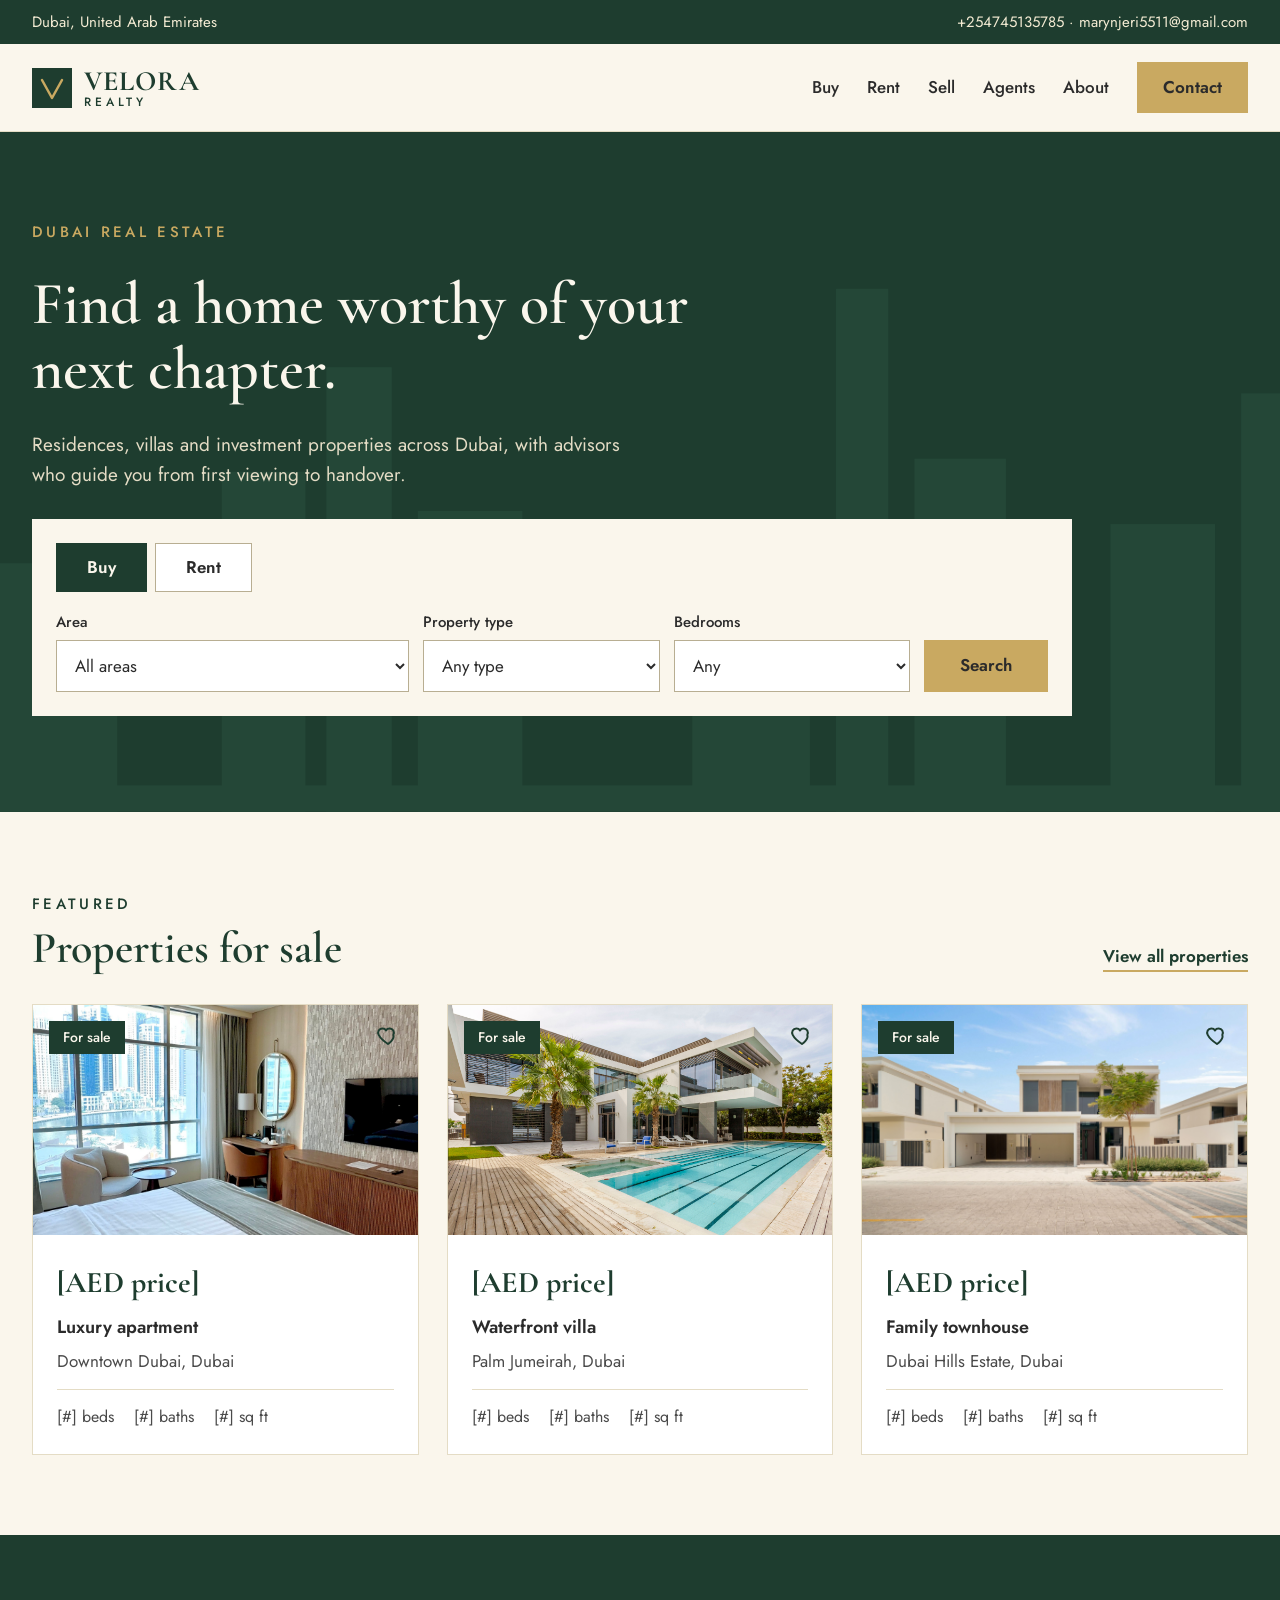
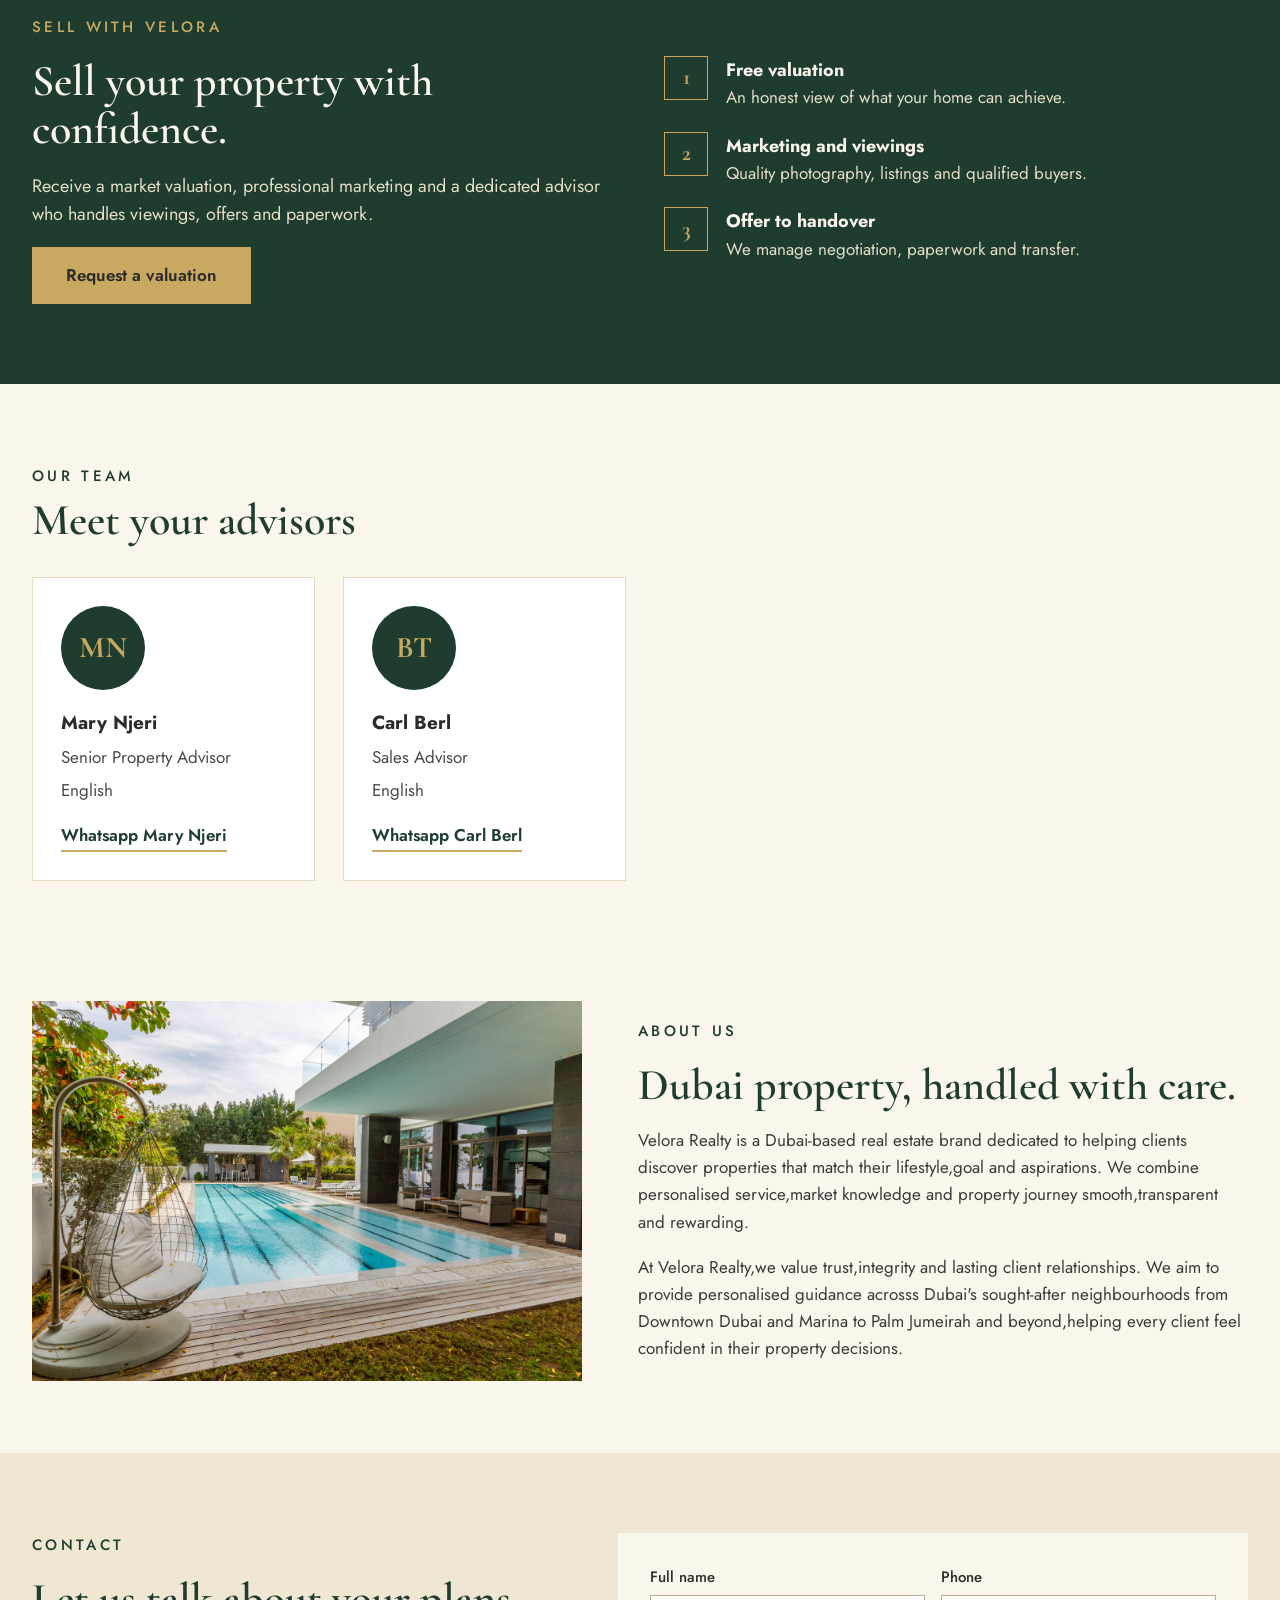
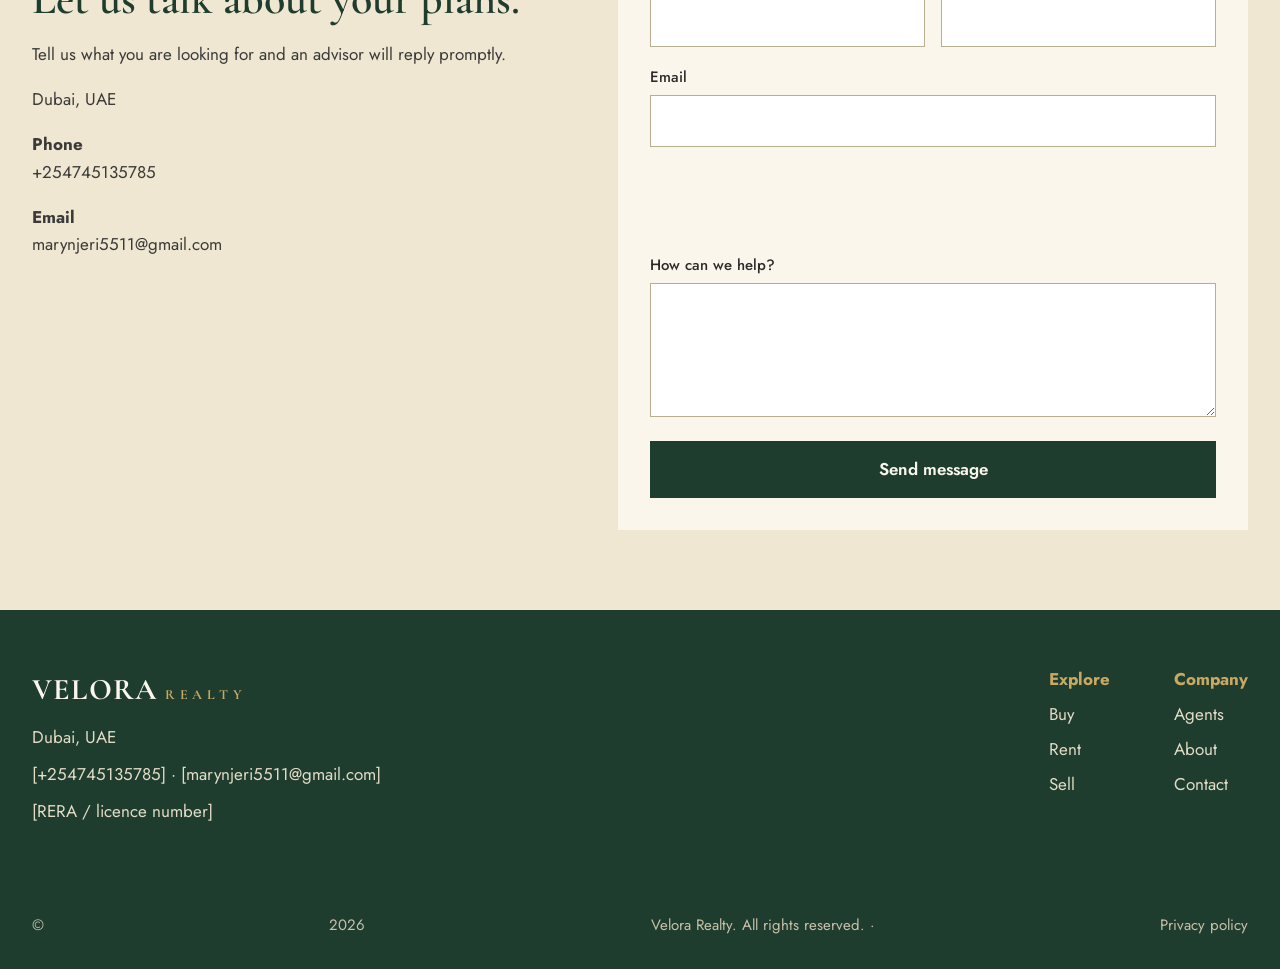
==== index.html @ ae50ae8c "Add Velora Realty Website" ====
<!doctype html>
<html lang="en">
<head>
<meta charset="utf-8">
<meta name="viewport" content="width=device-width, initial-scale=1">
<title>Velora Realty | Dubai Real Estate</title>
<meta name="description" content="Velora Realty helps you buy, rent and sell apartments, villas and townhouses in Dubai, with dedicated local advisors from first viewing to handover.">
<meta name="theme-color" content="#1E3D2F">
<meta property="og:type" content="website">
<meta property="og:title" content="Velora Realty | Dubai Real Estate">
<meta property="og:description" content="Buy, rent and sell property in Dubai with dedicated local advisors.">
<meta property="og:image" content="images/og-image.jpg">
<link rel="icon" href="images/dubai-villa.jpg">
<link rel="preconnect" href="https://fonts.googleapis.com">
<link href="https://fonts.googleapis.com/css2?family=Cormorant+Garamond:wght@500;600;700&family=Jost:wght@400;500;600&display=swap" rel="stylesheet">
<link rel="stylesheet" href="style.css">
</head>
<body>
<a href="#main" class="skip">Skip to content</a>

<div class="topbar">
  <div class="container">
    <span>Dubai, United Arab Emirates</span>
    <span>+254745135785 &middot; marynjeri5511@gmail.com</span>
  </div>
</div>

<header class="nav">
  <div class="container">
    <a href="#top" class="logo">
      <svg width="40" height="40" viewBox="0 0 40 40" aria-hidden="true"><rect width="40" height="40" fill="#1E3D2F"/><path d="M10 12 20 30 30 12" fill="none" stroke="#C9A961" stroke-width="2.5" stroke-linejoin="round" stroke-linecap="round"/></svg>
      <span class="logo-text"><b>VELORA</b><span>REALTY</span></span>
    </a>
    <nav aria-label="Main">
      <a href="#listings" data-mode="buy">Buy</a>
      <a href="#listings" data-mode="rent">Rent</a>
      <a href="#sell">Sell</a>
      <a href="#agents">Agents</a>
      <a href="#about">About</a>
      <a href="#contact" class="cta">Contact</a>
    </nav>
  </div>
</header>

<main id="main">
  <section id="top" class="hero">
    <svg class="hero-art" viewBox="0 0 1440 520" preserveAspectRatio="xMidYMax slice" aria-hidden="true">
      <g fill="#2A5240">
        <rect x="60" y="300" width="70" height="220"/><rect x="150" y="240" width="60" height="280"/><rect x="230" y="330" width="90" height="190"/>
        <rect x="400" y="260" width="64" height="260"/><rect x="480" y="180" width="50" height="340"/><rect x="550" y="290" width="80" height="230"/>
        <rect x="760" y="320" width="90" height="200"/><rect x="870" y="120" width="40" height="400"/><rect x="930" y="250" width="70" height="270"/>
        <rect x="1080" y="300" width="80" height="220"/><rect x="1180" y="200" width="60" height="320"/><rect x="1260" y="320" width="100" height="200"/>
      </g>
      <rect x="0" y="500" width="1440" height="20" fill="#2A5240"/>
    </svg>
    <div class="container">
      <div class="eyebrow gold">Dubai real estate</div>
      <h1>Find a home worthy of your next chapter.</h1>
      <p>Residences, villas and investment properties across Dubai, with advisors who guide you from first viewing to handover.</p>

      <form class="search" onsubmit="event.preventDefault(); document.getElementById('listings').scrollIntoView();">
        <div class="tabs" role="group" aria-label="Search type">
          <button type="button" class="tab" data-mode="buy" aria-pressed="true">Buy</button>
          <button type="button" class="tab" data-mode="rent" aria-pressed="false">Rent</button>
        </div>
        <div class="fields">
          <div class="field wide">
            <label for="area">Area</label>
            <select id="area">
              <option>All areas</option><option>Downtown Dubai</option><option>Dubai Marina</option>
              <option>Palm Jumeirah</option><option>Business Bay</option><option>Dubai Hills Estate</option>
            </select>
          </div>
          <div class="field">
            <label for="ptype">Property type</label>
            <select id="ptype"><option>Any type</option><option>Apartment</option><option>Villa</option><option>Townhouse</option><option>Penthouse</option></select>
          </div>
          <div class="field">
            <label for="beds">Bedrooms</label>
            <select id="beds"><option>Any</option><option>Studio</option><option>1</option><option>2</option><option>3</option><option>4+</option></select>
          </div>
          <button type="submit" class="btn" style="height:52px;padding:0 36px">Search</button>
        </div>
      </form>
    </div>
  </section>

  <section id="listings" class="section">
    <div class="container">
      <div class="head">
        <div>
          <div class="eyebrow">Featured</div>
          <h2 id="listings-heading">Properties for sale</h2>
        </div>
        <a href="#contact" class="link">View all properties</a>
      </div>
      <div class="grid" id="listing-grid"></div>
    </div>
  </section>

  <section id="sell" class="sell">
    <div class="container">
      <div class="col">
        <div class="eyebrow gold">Sell with Velora</div>
        <h2>Sell your property with confidence.</h2>
        <p>Receive a market valuation, professional marketing and a dedicated advisor who handles viewings, offers and paperwork.</p>
        <div><a href="#contact" class="btn">Request a valuation</a></div>
      </div>
      <div class="col" style="gap:20px">
        <div class="step"><div class="num">1</div><div><b>Free valuation</b><span>An honest view of what your home can achieve.</span></div></div>
        <div class="step"><div class="num">2</div><div><b>Marketing and viewings</b><span>Quality photography, listings and qualified buyers.</span></div></div>
        <div class="step"><div class="num">3</div><div><b>Offer to handover</b><span>We manage negotiation, paperwork and transfer.</span></div></div>
      </div>
    </div>
  </section>

  <section id="agents" class="section">
    <div class="container">
      <div class="head">
        <div>
          <div class="eyebrow">Our team</div>
          <h2>Meet your advisors</h2>
        </div>
      </div>
      <div class="grid agents" id="agent-grid"></div>
    </div>
  </section>

  <section id="about">
    <div class="container about">
      <div class="about-img">
        <img
          src="images/dubai-villa.jpg" loading="lazy" onerror="this.style.display='none'"
          alt="apartments"
          style="width:100%; height:100%; object-fit:cover; display:block;"
        >
      </div>
      <div class="about-text">
        <div class="eyebrow">About us</div>
        <h2>Dubai property, handled with care.</h2>
        <p>Velora Realty is a Dubai-based real estate brand dedicated to helping clients discover properties that match their lifestyle,goal and aspirations. We combine personalised service,market knowledge and property journey smooth,transparent and rewarding.</p>
        <p>At Velora Realty,we value trust,integrity and lasting client relationships. We aim to provide personalised guidance acrosss Dubai's sought-after neighbourhoods from Downtown Dubai and Marina to Palm Jumeirah and beyond,helping every client feel confident in their property decisions.</p>
      </div>
    </div>
  </section>

  <section id="contact" class="contact">
    <div class="container">
      <div class="info">
        <div class="eyebrow">Contact</div>
        <h2>Let us talk about your plans.</h2>
        <p>Tell us what you are looking for and an advisor will reply promptly.</p>
        <p> Dubai, UAE</p>
        <p><strong>Phone</strong><br>+254745135785</p>
        <p><strong>Email</strong><br>marynjeri5511@gmail.com</p>
      </div>
      <form class="form" id="contact-form" novalidate>
        <div class="row">
          <div class="field"><label for="cname">Full name</label><input id="cname" name="name" type="text" required autocomplete="name"></div>
          <div class="field"><label for="cphone">Phone</label><input id="cphone" name="phone" type="tel" autocomplete="tel"></div>
        </div>
        <div class="field"><label for="cemail">Email</label><input id="cemail" name="email" type="email" required autocomplete="email"></div>
        <div class="field"><label for="cmsg">How can we help?</label><textarea id="cmsg" name="message" rows="4"></textarea></div>
        <button type="submit" class="btn dark">Send message</button>
        <p class="thanks" id="thanks" role="status" hidden></p>
      </form>
    </div>
  </section>
</main>

<footer>
  <div class="container">
    <div class="brand">
      <b>VELORA <small>REALTY</small></b>
      <div> Dubai, UAE</div>
      <div>[+254745135785] &middot; [marynjeri5511@gmail.com]</div>
      <div>[RERA / licence number]</div>
    </div>
    <div class="cols">
      <div class="col"><h3>Explore</h3><a href="#listings" data-mode="buy">Buy</a><a href="#listings" data-mode="rent">Rent</a><a href="#sell">Sell</a></div>
      <div class="col"><h3>Company</h3><a href="#agents">Agents</a><a href="#about">About</a><a href="#contact">Contact</a></div>
    </div>
  </div>
  <div class="container legal">&copy; <span id="year"></span> Velora Realty. All rights reserved. &middot; <a href="privacy.html">Privacy policy</a></div>
</footer>

<script src="script.js"></script>
</body>
</html>
---- style.css ----
:root{
  --green:#1E3D2F;
  --green-light:#2A5240;
  --ivory:#FAF6EC;
  --sand:#EFE7D1;
  --line:#E4DCC5;
  --charcoal:#2B2B2B;
  --gold:#C9A961;
  --muted:#4A4A4A;
}
*{box-sizing:border-box}
html{scroll-behavior:smooth}
body{margin:0;background:var(--ivory);color:var(--charcoal);font-family:'Jost',sans-serif;font-size:17px;line-height:1.6}
a{color:inherit;text-decoration:none}
a:hover{text-decoration:underline}
button,input,select,textarea{font:inherit}
.container{max-width:1280px;margin:0 auto;padding:0 32px}
h1,h2,.serif{font-family:'Cormorant Garamond',serif}
h2{margin:0;font-weight:600;font-size:44px;line-height:1.1;color:var(--green)}
.eyebrow{font-size:15px;font-weight:500;letter-spacing:.22em;text-transform:uppercase;color:var(--green)}
.eyebrow.gold{color:var(--gold)}
.btn{display:inline-block;border:0;cursor:pointer;font-weight:600;font-size:17px;padding:15px 34px;background:var(--gold);color:var(--charcoal)}
.btn.dark{background:var(--green);color:var(--ivory)}
.link{font-weight:600;color:var(--green);border-bottom:2px solid var(--gold)}

/* top bar + nav */
.topbar{background:var(--green);color:#F3EBD3;font-size:15px}
.topbar .container{display:flex;flex-wrap:wrap;justify-content:space-between;gap:8px;padding-top:10px;padding-bottom:10px}
.nav{border-bottom:1px solid var(--line)}
.nav .container{display:flex;flex-wrap:wrap;align-items:center;justify-content:space-between;gap:16px;padding-top:18px;padding-bottom:18px}
.logo{display:flex;align-items:center;gap:12px;color:var(--green)}
.logo-text{display:flex;flex-direction:column;line-height:1.1}
.logo-text b{font-family:'Cormorant Garamond',serif;font-size:28px;letter-spacing:.04em}
.logo-text span{font-size:12px;letter-spacing:.32em;font-weight:500}
.nav nav{display:flex;flex-wrap:wrap;align-items:center;gap:28px;font-weight:500}
.nav .cta{background:var(--gold);padding:12px 26px;font-weight:600}

/* hero */
.hero{position:relative;overflow:hidden;background:var(--green)}
.hero-art{position:absolute;inset:0;width:100%;height:100%;opacity:.5}
.hero .container{position:relative;display:flex;flex-direction:column;gap:28px;padding-top:88px;padding-bottom:96px}
.hero h1{margin:0;max-width:760px;font-weight:600;font-size:60px;line-height:1.08;color:var(--ivory)}
.hero p{margin:0;max-width:600px;font-size:19px;color:var(--line)}
.search{background:var(--ivory);padding:24px;display:flex;flex-direction:column;gap:18px;max-width:1040px}
.tabs{display:flex;gap:8px}
.tab{min-height:44px;padding:10px 30px;border:1px solid #B8AE92;background:#fff;color:var(--charcoal);font-weight:600;cursor:pointer}
.tab[aria-pressed="true"]{background:var(--green);color:var(--ivory);border-color:var(--green)}
.fields{display:flex;flex-wrap:wrap;gap:14px;align-items:flex-end}
.field{display:flex;flex-direction:column;gap:6px;flex:1 1 170px}
.field.wide{flex:2 1 220px}
.field label{font-size:15px;font-weight:500}
.field input,.field select,.field textarea{width:100%;border:1px solid #B8AE92;background:#fff;color:var(--charcoal);padding:0 14px;height:52px}
.field textarea{height:auto;padding:12px 14px;resize:vertical}

/* listings */
.section{padding:80px 0 48px}
.head{display:flex;flex-wrap:wrap;align-items:flex-end;justify-content:space-between;gap:16px;margin-bottom:32px}
.head > div{display:flex;flex-direction:column;gap:8px}
.grid{display:grid;grid-template-columns:repeat(auto-fill,minmax(300px,1fr));gap:28px}
.card{background:#fff;border:1px solid var(--line);display:flex;flex-direction:column}
.card-img{position:relative;height:230px;overflow:hidden}
.card-img svg.sky{position:absolute;inset:0;width:100%;height:100%}
.badge{position:absolute;left:16px;top:16px;background:var(--green);color:var(--ivory);padding:5px 14px;font-size:14px;font-weight:500}
.save{position:absolute;right:8px;top:8px;width:44px;height:44px;border:0;background:transparent;cursor:pointer;display:flex;align-items:center;justify-content:center}
.save path{fill:none;stroke:var(--green);stroke-width:2;stroke-linejoin:round}
.save[aria-pressed="true"] path{fill:var(--gold)}
.card-body{padding:24px;display:flex;flex-direction:column;gap:6px}
.price{font-family:'Cormorant Garamond',serif;font-weight:700;font-size:30px;color:var(--green)}
.card-title{font-weight:600;font-size:18px}
.card-meta{display:flex;gap:20px;margin-top:8px;padding-top:14px;border-top:1px solid var(--line);color:var(--muted);font-size:16px}
.muted{color:var(--muted)}

/* sell */
.sell{background:var(--green);margin-top:32px}
.sell .container{display:flex;flex-wrap:wrap;align-items:center;gap:48px;padding-top:80px;padding-bottom:80px}
.sell .col{flex:1 1 380px;display:flex;flex-direction:column;gap:18px}
.sell h2{color:var(--ivory)}
.sell p{margin:0;color:var(--line);font-size:18px}
.step{display:flex;gap:18px;align-items:flex-start}
.step .num{flex:none;width:44px;height:44px;border:1px solid var(--gold);color:var(--gold);display:flex;align-items:center;justify-content:center;font-family:'Cormorant Garamond',serif;font-size:22px;font-weight:700}
.step b{display:block;color:var(--ivory);font-size:18px}
.step span{color:var(--line)}

/* agents */
.agent{background:#fff;border:1px solid var(--line);padding:28px;display:flex;flex-direction:column;align-items:flex-start;gap:6px}
.avatar{width:84px;height:84px;border-radius:50%;background:var(--green);color:var(--gold);display:flex;align-items:center;justify-content:center;font-family:'Cormorant Garamond',serif;font-weight:700;font-size:30px;margin-bottom:12px}
.agent b{font-size:19px}
.agent .link{margin-top:12px}
.grid.agents{grid-template-columns:repeat(auto-fill,minmax(250px,1fr))}

/* about */
.about{display:flex;flex-wrap:wrap;gap:56px;align-items:center;padding-top:72px;padding-bottom:72px}
.about-img{flex:1 1 380px;height:380px;background:var(--line);position:relative;overflow:hidden}
.about-img svg{position:absolute;inset:0;width:100%;height:100%}
.about-text{flex:1 1 440px;display:flex;flex-direction:column;gap:18px}
.about-text p{margin:0;color:#3A3A3A}

/* contact */
.contact{background:var(--sand)}
.contact .container{display:flex;flex-wrap:wrap;gap:56px;padding-top:80px;padding-bottom:80px}
.contact .info{flex:1 1 340px;display:flex;flex-direction:column;gap:18px}
.contact .info p{margin:0;color:#3A3A3A}
.form{flex:1 1 440px;background:var(--ivory);padding:32px;display:flex;flex-direction:column;gap:18px}
.form .row{display:flex;flex-wrap:wrap;gap:16px}
.form .row .field{flex:1 1 200px}
.form .btn{width:100%}
.thanks{margin:0;color:var(--green);font-weight:600}

/* footer */
footer{background:var(--green);color:var(--line)}
footer .container{display:flex;flex-wrap:wrap;justify-content:space-between;gap:48px;padding-top:56px;padding-bottom:32px}
footer .brand{flex:1 1 280px;display:flex;flex-direction:column;gap:10px}
footer .brand b{font-family:'Cormorant Garamond',serif;font-size:30px;letter-spacing:.04em;color:var(--ivory)}
footer .brand b small{font-size:14px;letter-spacing:.32em;color:var(--gold)}
footer .cols{display:flex;flex-wrap:wrap;gap:64px}
footer .col{display:flex;flex-direction:column;gap:8px}
footer .col h3{margin:0;font-size:17px;color:var(--gold)}
footer .legal{padding-bottom:32px;font-size:15px;color:#C9C1A8}

@media (max-width:640px){
  .hero h1{font-size:40px}
  h2{font-size:34px}
  .container{padding:0 20px}
}

/* photos with fallbacks */
.skip{position:absolute;left:-9999px;top:0;background:var(--gold);color:var(--charcoal);padding:12px 20px;font-weight:600;z-index:10}
.skip:focus{left:0}
.card-img img.photo{position:absolute;inset:0;width:100%;height:100%;object-fit:cover}
.avatar{position:relative;overflow:hidden}
.avatar img{position:absolute;inset:0;width:100%;height:100%;object-fit:cover}
a:focus-visible,button:focus-visible,input:focus-visible,select:focus-visible,textarea:focus-visible{outline:3px solid var(--gold);outline-offset:2px}
.thanks.error{color:#9B2C2C}
.legal-page{max-width:760px;margin:0 auto;padding:64px 32px}
.legal-page h1{font-size:44px;margin:0 0 8px;color:var(--green)}
.legal-page h2{font-size:28px;margin:32px 0 8px}
.legal-page p,.legal-page li{color:#3A3A3A}
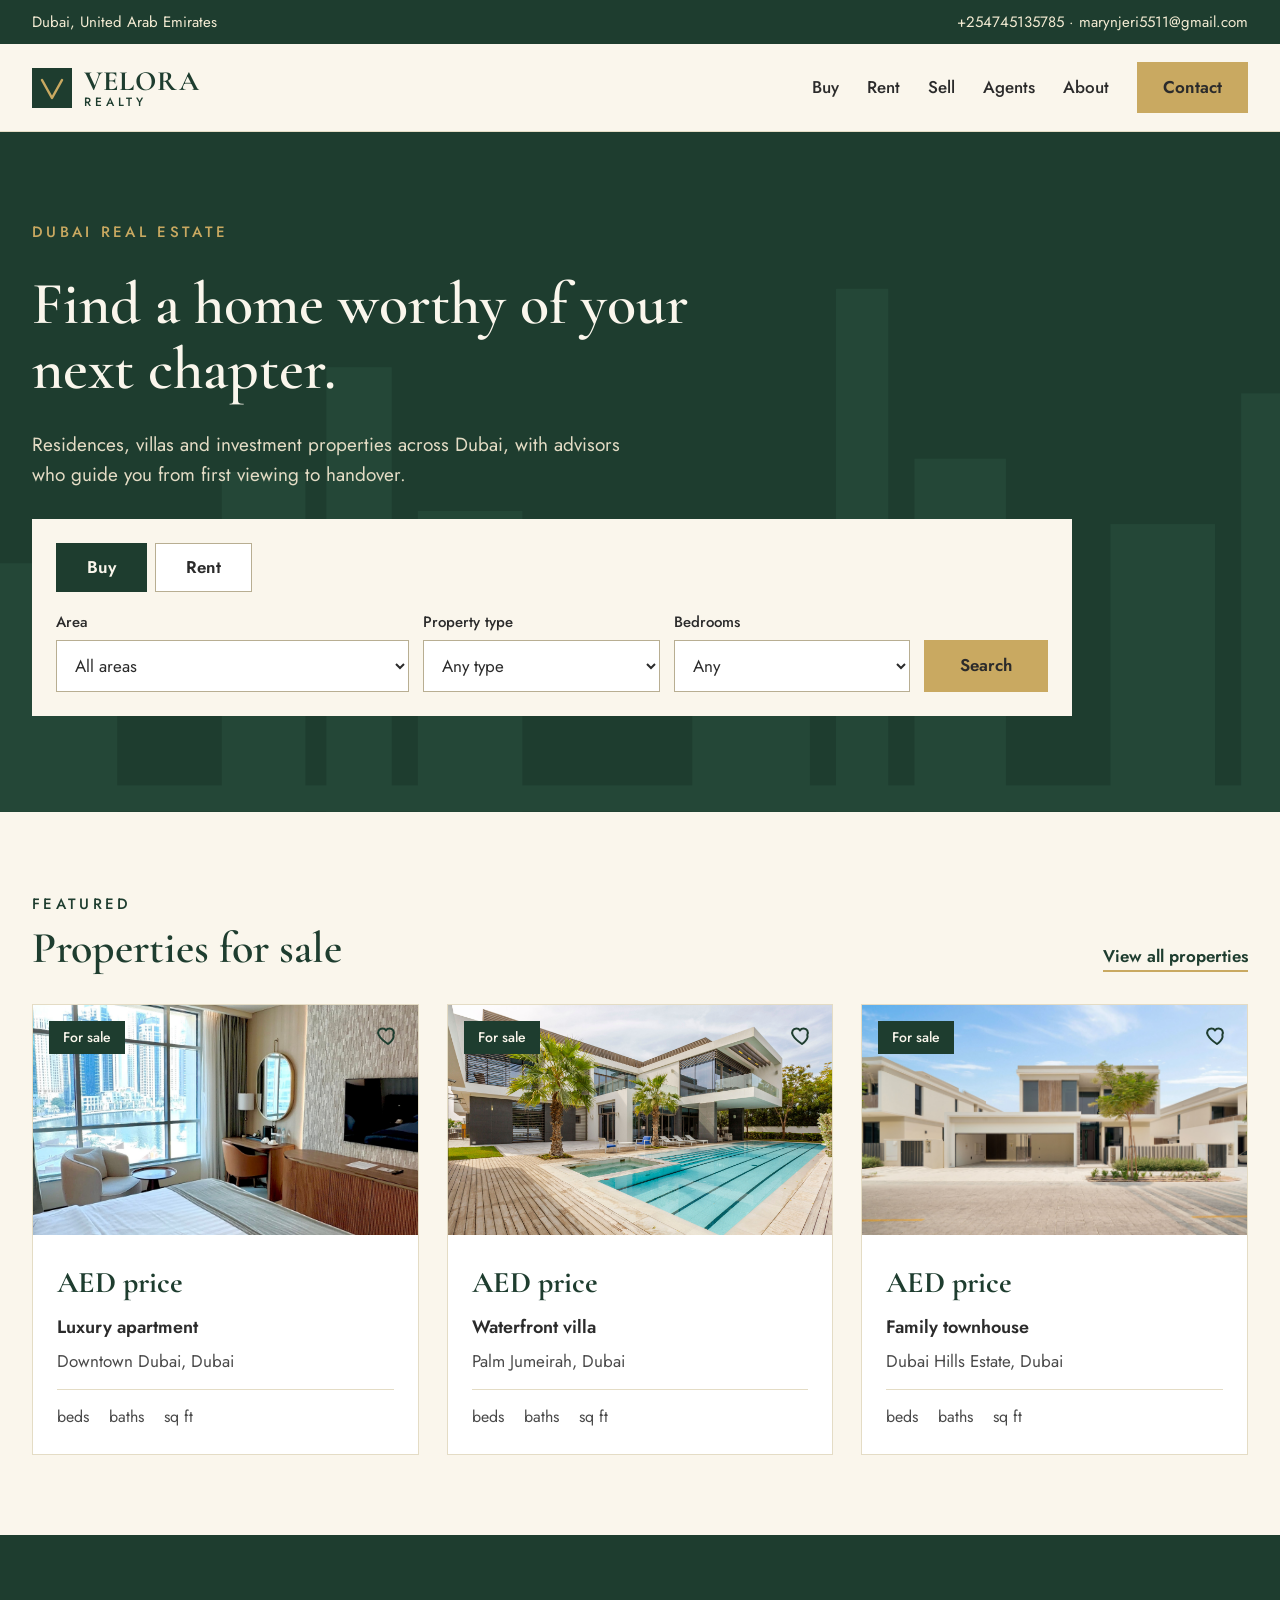
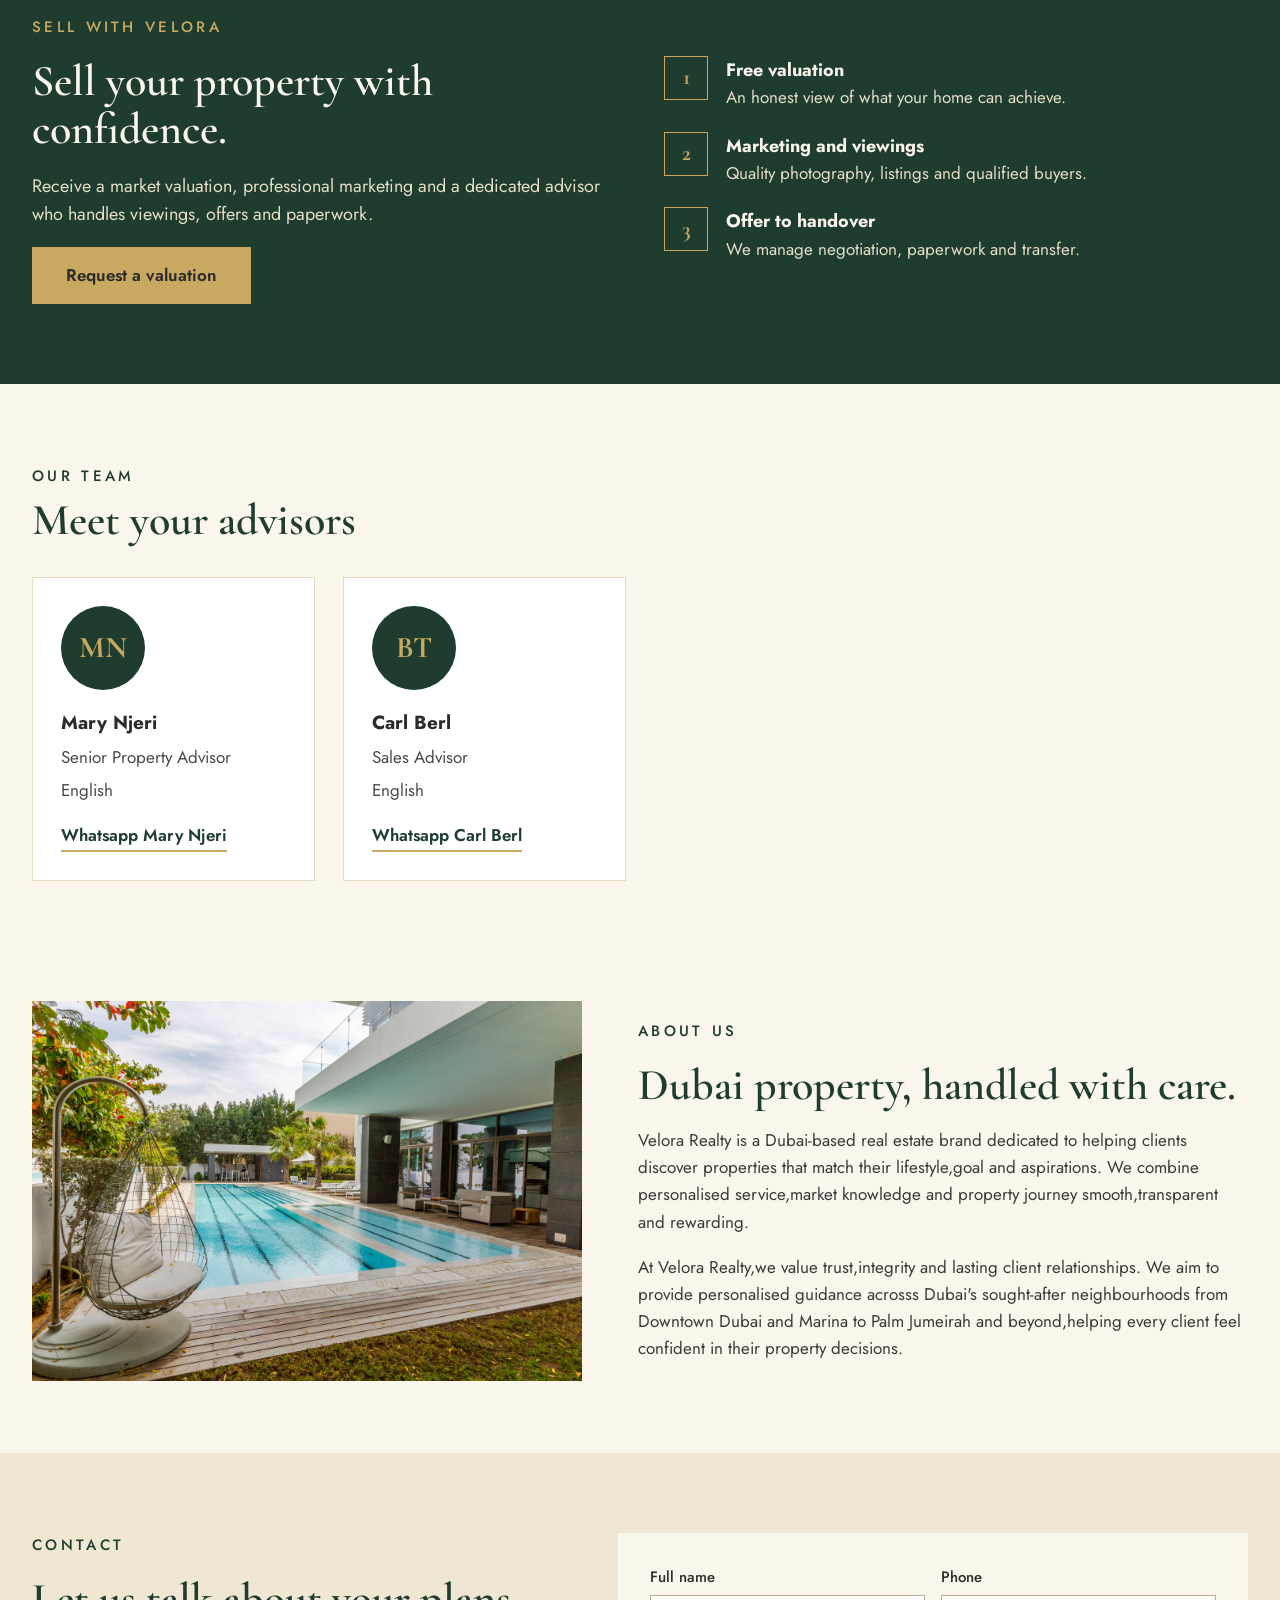
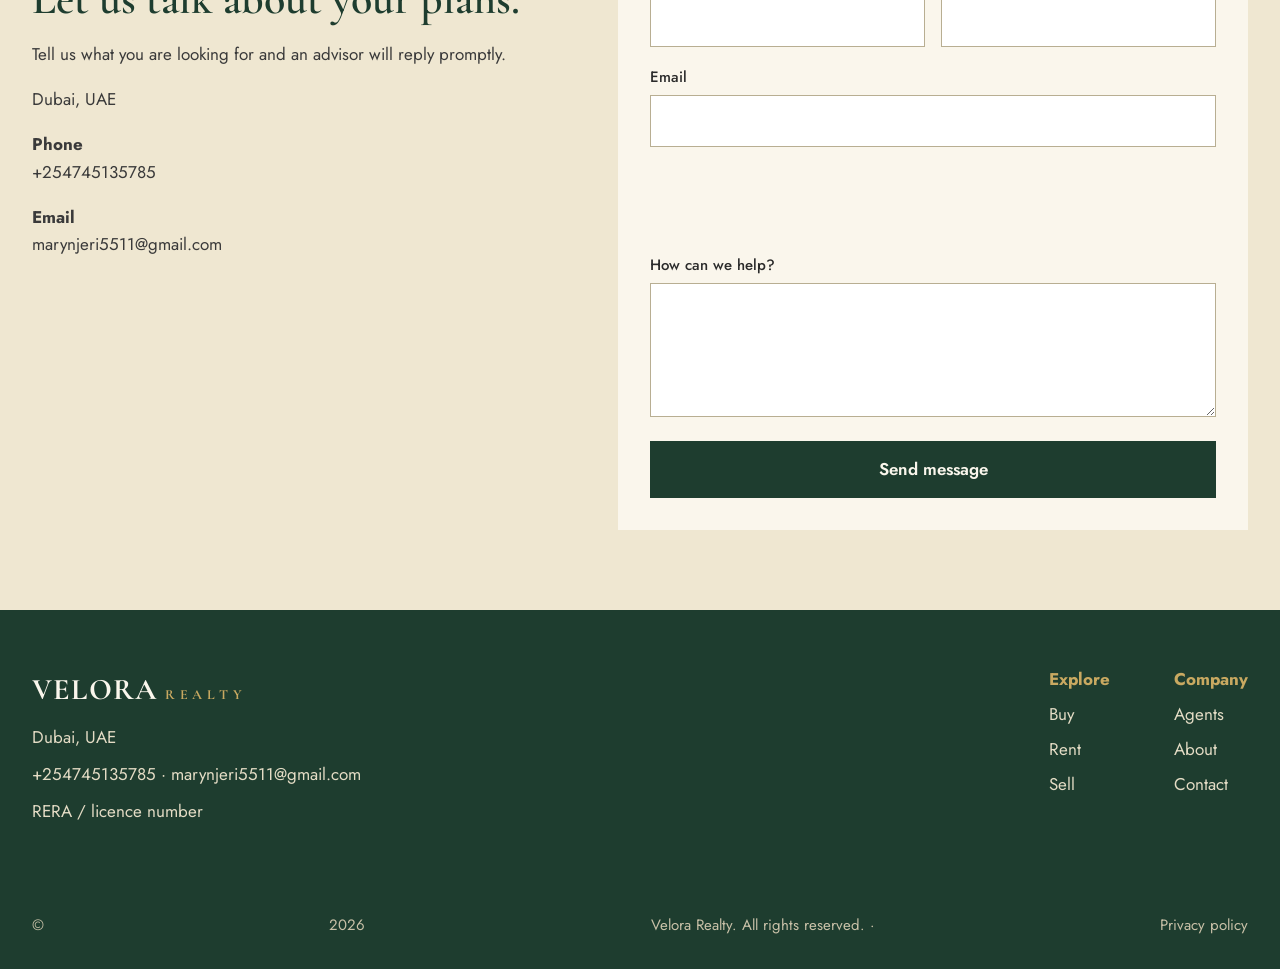
==== commit 6808dfed: "update website" ====
--- a/index.html
+++ b/index.html
@@ -173,8 +173,8 @@
     <div class="brand">
       <b>VELORA <small>REALTY</small></b>
       <div> Dubai, UAE</div>
-      <div>[+254745135785] &middot; [marynjeri5511@gmail.com]</div>
-      <div>[RERA / licence number]</div>
+      <div>+254745135785 &middot; marynjeri5511@gmail.com</div>
+      <div>RERA / licence number</div>
     </div>
     <div class="cols">
       <div class="col"><h3>Explore</h3><a href="#listings" data-mode="buy">Buy</a><a href="#listings" data-mode="rent">Rent</a><a href="#sell">Sell</a></div>
